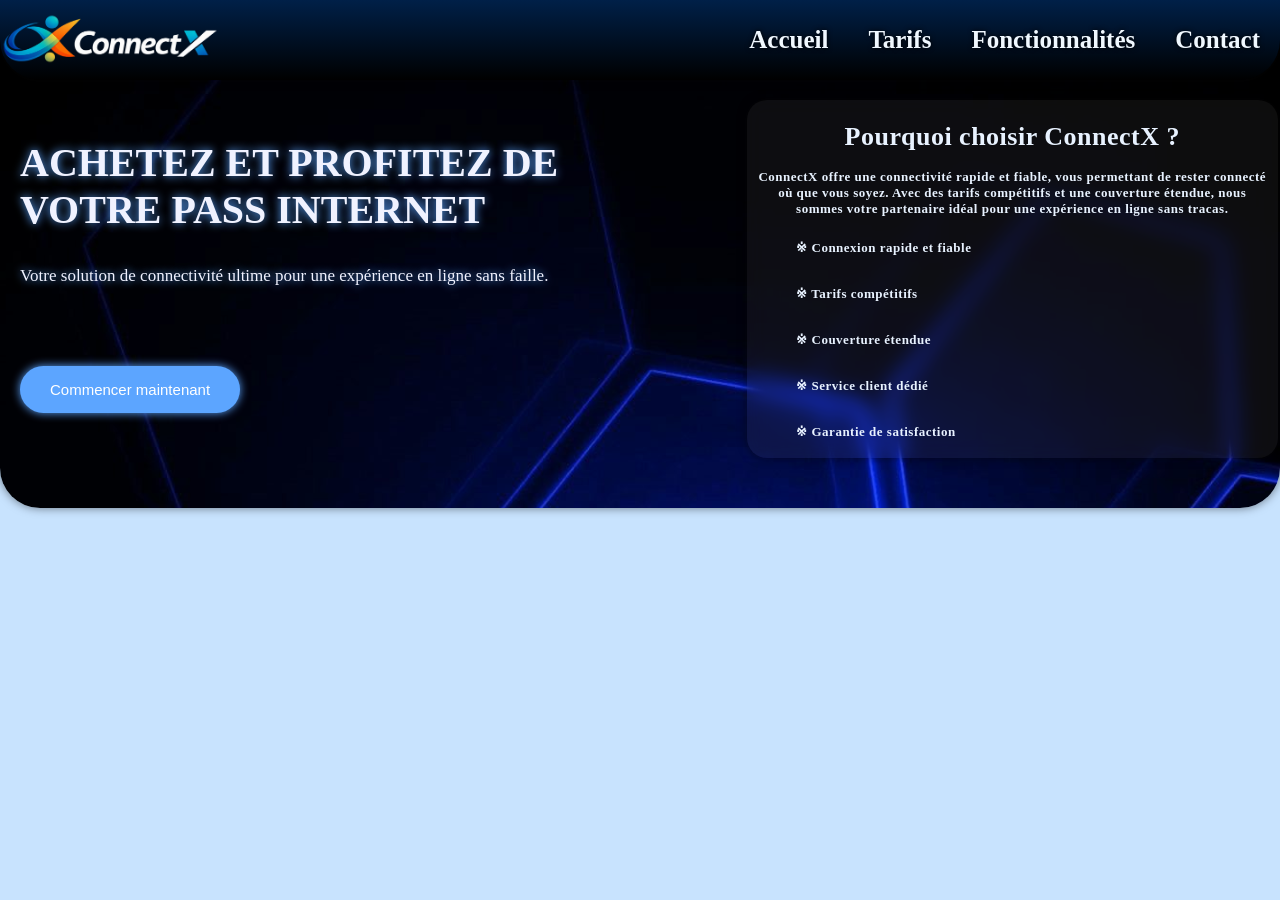
==== index.html @ 56fe2e32 "Premier commit" ====
<!DOCTYPE html>
<html lang="en">
<head>
    <meta charset="UTF-8">
    <meta name="viewport" content="width=device-width, initial-scale=1.0">
    <title>ConnectX</title>
    <link rel="stylesheet" href="style.css">
</head>
<body>

<main>
    <header>
       <a href="#"><img src="medias/BCO.01d85050-c976-497f-abc1-544376dfbb31.png" alt="ConnectX"></a>
        <ul>
            <li><a href="#">Accueil</a></li>
            <li><a href="#">Tarifs</a></li>
            <li><a href="#">Fonctionnalités</a></li>
            <li><a href="#">Contact</a></li> 
        </ul>
    </header>

    <div class="corps">


    <section class="hero">
        <h1>ACHETEZ ET PROFITEZ DE  <br>VOTRE PASS INTERNET</h1> 
        <p>Votre solution de connectivité ultime pour une expérience en ligne sans faille.</p>
            <section class="buttons">
        <a href="#">
            <button>Commencer maintenant</button>
        </a>
    </section>
    </section>


     <fieldset>
        <h1>Pourquoi choisir ConnectX ?</h1>
        <p>ConnectX offre une connectivité rapide et fiable, vous permettant de rester connecté où que vous soyez. Avec des tarifs compétitifs et une couverture étendue, nous sommes votre partenaire idéal pour une expérience en ligne sans tracas.</p>
         <ul>
            <li>※ Connexion rapide et fiable</li>
            <li>※ Tarifs compétitifs</li>
            <li>※ Couverture étendue</li>
            <li>※ Service client dédié</li>
            <li>※ Garantie de satisfaction</li>

            </ul>
     </fieldset>


    </div>

</main>

</body>
</html>
---- style.css ----
body{
    margin: 0;
    overflow-x: hidden;
    background-color: rgb(200, 227, 254);
    color: rgb(240, 242, 255);
}
main{
    background-image: url(medias/0932587bb02e1f07068ccf3668aff51c.jpg);
    background-size: cover;
    height: auto;
    padding-bottom: 50px;
    background-position: center;
    box-shadow: 0px 0px 10px rgb(5, 5, 5, 0.5);
    border-bottom-left-radius:  40px;
    border-bottom-right-radius: 40px;
}
header{
    display:flex;
    justify-content:space-between;
    align-items: center;
    background:linear-gradient(rgb(0, 32, 72),rgb(0, 0, 0)) ;
    border-bottom-left-radius: 40px;
    border-bottom-right-radius: 40px;
    box-shadow: 0px 0px 10px rgb(5, 5, 5, 0.5);
    height: 80px;
    margin-bottom: 20px;
    display: flex;
}
img{
    width: 220px;
    height: auto;
    margin: 0;
}
ul{
    display:flex;
    justify-content: space-between;
    gap: 20px;
    margin: 0;
}
 header ul li{
    list-style: none;
}
header ul li a{
    text-decoration: none;
    font-weight: bold;
    font-size: 25px;
    position: relative;
    color: aliceblue;
    text-shadow: black 0px 0px 5px;
    transition: 0.3s;
    margin-right: 20px;
}
header ul li a:hover {
    text-shadow: 0px 0px 10px #5CA5FF; /* rgba(0, 0, 0, 2); */
    border-radius: 20px;
    color: #5ca5ff;
}
header ul li a::after {
    content: '';
    position: absolute;
    background-color: rgb(255, 255, 255);
    border-radius: 20px;
    width: 0;
    left: 0;
    bottom: -5px;
    height: 4px;
    transition: width 0.5s;
}
header ul li a:hover::after {
    width: 100%;
}
.hero{
    text-align: start;
    margin-left:20px;
    position: relative;
    top: -20px;
}
.hero h1{
    font-size: 40px;
    text-shadow: 0px 0px 10px #5CA5FF;
    animation: slideIn 1s forwards;
}
@keyframes slideIn {
    to {
        opacity: 1;
        transform: translateX(0);
    }
    from {
        opacity: 0;
        transform: translateX(-50px);
    }
}
.hero p{
    font-size: 17px;
    text-shadow: 0px 0px 10px #5CA5FF;
    animation: slideIn 1s forwards;
}
@keyframes slideIn {
    to {
        opacity: 1;
        transform: translateX(0);
    }
    from {
        opacity: 0;
        transform: translateX(-50px);
    }
}
u{
    text-shadow: 0px 0px 10px #5CA5FF;
}
.buttons{
    margin-left: 0px;
    margin-top: 20px;
}
.buttons button{
    background-color: #5CA5FF;
    color: white;
    border: none;
    padding: 15px 30px;
    font-size: 15px;
    border-radius: 30px;
    cursor: pointer;
    box-shadow: 0px 0px 10px #5CA5FF;
    transition: background-color 0.3s, box-shadow 0.3s;
    margin-top: 60px;
    animation: slideIn 1s forwards, slidebounce 2s infinite;
}
@keyframes slidebounce{
    0%, 100% {
        transform: translateX(0);
    }
    50% {
        transform: translateX(10px);
    }
}
.buttons button:hover{
    background-color: #5CA5FF;
    box-shadow: 0px 0px 20px #5CA5FF;
}
.corps{
    display: flex;
    justify-content: space-between;
    align-items: center;
}
.corps fieldset{
    width:40%;
    background-color: rgba(255, 255, 255, 0.05);
    backdrop-filter: blur(10px);
    border:rgb(0, 32, 72);
    border-radius: 20px;
    box-shadow: 0px 0px 10px rgb(5, 5, 5, 0.5);
    font-size: 13px;
    font-weight:bold;
    letter-spacing: 0.5px;
    height:auto;
    color: rgb(232, 242, 255);
    text-align: center;
    opacity:0;
    animation: slideDown 1s forwards;

}

@keyframes slideDown {
    to {
        opacity: 1;
        transform: translateY(0);
    }
    from {
        opacity: 0;
        transform: translateY(-20px);
    }
}
fieldset ul{
    display: flex;
    flex-direction: column;
    gap: 10px;
    list-style: none;
    text-align: center;
}
fieldset ul li{
    margin: 10px 0;
    text-align: start;
}
header{
    opacity:0;
    animation: slideDown 1s forwards;
}

@keyframes slideDown {
    to {
        opacity: 1;
        transform: translateY(0);
    }
    from {
        opacity: 0;
        transform: translateY(-20px);
    }
}
@media (max-width: 835px){
    .corps{
        display: flex;
        flex-direction: column;
    }
    header{
        display:flex;
        justify-content: space-between;
        align-items: center;
    }
    
}
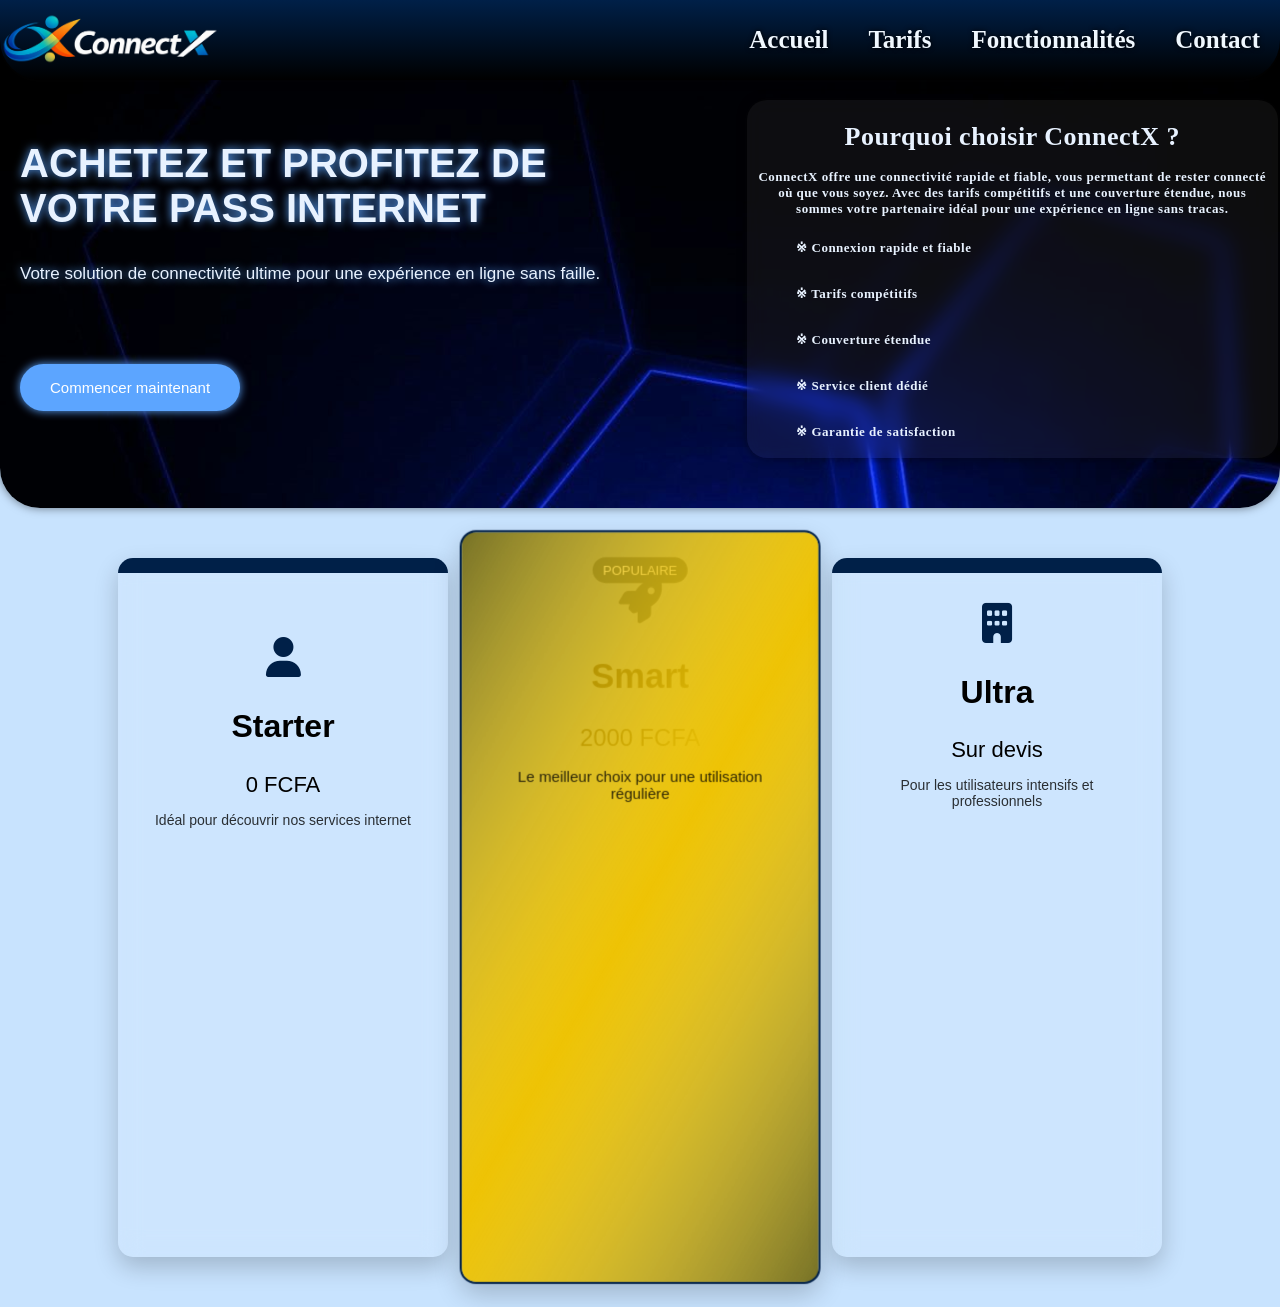
==== commit a4b39a5e: "Cartes de forfaits" ====
--- a/index.html
+++ b/index.html
@@ -5,6 +5,7 @@
     <meta name="viewport" content="width=device-width, initial-scale=1.0">
     <title>ConnectX</title>
     <link rel="stylesheet" href="style.css">
+    <link rel="stylesheet" href="https://cdnjs.cloudflare.com/ajax/libs/font-awesome/6.5.0/css/all.min.css">
 </head>
 <body>
 
@@ -50,6 +51,89 @@
     </div>
 
 </main>
+<section class="forfait">
 
+  <!-- STARTER -->
+  <div class="card">
+    <div class="card-header">
+      <div class="titre">
+        <div class="icone"><i class="fa-solid fa-user"></i></div>
+        <h2>Starter</h2>
+        <p class="prix">0 FCFA</p>
+      </div>
+      <div class="texte">
+        <p>Idéal pour découvrir nos services internet</p>
+      </div>
+    </div>
+
+    <div class="content">
+      <p class="prix">0 FCFA</p>
+      <ul>
+        <li>100 Mo / jour</li>
+        <li>Validité: 24h</li>
+        <li>Vitesse standard</li>
+        <li>Accès WhatsApp</li>
+        <li>Support basique</li>
+      </ul>
+      <a href="#" class="btn">Essayer</a>
+    </div>
+  </div>
+
+  <!-- SMART -->
+  <div class="cardpro">
+    <div class="card-header">
+      <div class="titre">
+        <span class="badge">POPULAIRE</span>
+        <div class="icone"><i class="fa-solid fa-rocket"></i></div>
+        <h2>Smart</h2>
+        <p class="prix">2000 FCFA</p>
+      </div>
+      <div class="texte">
+       <p> Le meilleur choix pour une utilisation régulière</p>
+      </div>
+    </div>
+
+    <div class="content">
+      <p class="prix">2000 FCFA</p>
+      <ul>
+        <li>5 Go de data</li>
+        <li>Validité: 7 jours</li>
+        <li>4G rapide</li>
+        <li>Réseaux sociaux illimités</li>
+        <li>Streaming autorisé</li>
+        <li>Support prioritaire</li>
+      </ul>
+      <a href="#" class="btn">Acheter</a>
+    </div>
+  </div>
+
+  <!-- ULTRA -->
+  <div class="card">
+    <div class="card-header">
+      <div class="titre">
+        <div class="icone"><i class="fa-solid fa-building"></i></div>
+        <h2>Ultra</h2>
+        <p class="prix">Sur devis</p>
+      </div>
+      <div class="texte">
+        <p>Pour les utilisateurs intensifs et professionnels</p>
+      </div>
+    </div>
+
+    <div class="content">
+      <p class="prix">Sur devis</p>
+      <ul>
+        <li>Data illimitée</li>
+        <li>Validité: 30 jours</li>
+        <li>5G max</li>
+        <li>Streaming HD</li>
+        <li>Multi-appareils</li>
+        <li>Support 24/7</li>
+      </ul>
+      <a href="#" class="btn">Contact</a>
+    </div>
+  </div>
+
+</section>
 </body>
 </html>
--- a/style.css
+++ b/style.css
@@ -79,6 +79,7 @@
     font-size: 40px;
     text-shadow: 0px 0px 10px #5CA5FF;
     animation: slideIn 1s forwards;
+    color: rgb(232, 242, 255);
 }
 @keyframes slideIn {
     to {
@@ -94,6 +95,7 @@
     font-size: 17px;
     text-shadow: 0px 0px 10px #5CA5FF;
     animation: slideIn 1s forwards;
+    color: rgb(232, 242, 255);
 }
 @keyframes slideIn {
     to {
@@ -196,15 +198,201 @@
         transform: translateY(-20px);
     }
 }
-@media (max-width: 835px){
-    .corps{
-        display: flex;
-        flex-direction: column;
-    }
-    header{
-        display:flex;
-        justify-content: space-between;
-        align-items: center;
-    }
-    
-}
+
+/*   
+                Fatimata
+
+
+*/
+section{
+  margin: 0;
+  padding: 0;
+  box-sizing: border-box;
+  font-family: 'Segoe UI', sans-serif;
+  color: black;
+}
+
+/* BUTTON */
+.btn {
+  display: inline-block;
+  padding: 12px 25px;
+  background: white;
+  color: #002048;
+  border-radius: 30px;
+  text-decoration: none;
+  font-weight: bold;
+  transition: 0.3s;
+}
+
+.btn:hover {
+  background: #002048;
+  color: white;
+}
+
+/* SECTION */
+.forfait {
+  display: flex;
+  justify-content: center;
+  gap: 25px;
+  flex-wrap: wrap;
+  padding: 50px 20px;
+  perspective: 1000px;
+}
+
+/* CARDS */
+.card, .cardpro {
+  position: relative;
+  background: rgba(255,255,255,0.1);
+  backdrop-filter: blur(12px);
+  border-radius: 15px;
+  padding: 25px;
+  width: 280px;
+  height: auto;
+  text-align: center;
+  box-shadow: 0 10px 25px rgba(0,0,0,0.2);
+  display: flex;
+  flex-direction: column;
+  align-items: center;
+  justify-content: center;
+  overflow: hidden;
+  border-top: 15px solid #002048;
+  transform-style: preserve-3d;
+  transition: 0.4s;
+}
+
+/* HOVER */
+.card:hover, .cardpro:hover {
+  transform: rotateX(8deg) rotateY(-8deg) scale(1.05);
+  box-shadow: 0 30px 60px rgba(0,0,0,0.4);
+}
+
+/* GLOW */
+.card::after, .cardpro::after {
+  content: "";
+  position: absolute;
+  inset: -2px;
+  border-radius: 15px;
+  background: linear-gradient(120deg, #002048, transparent, #002048);
+  opacity: 0;
+  transition: 0.4s;
+  pointer-events: none;
+}
+
+.card:hover::after, .cardpro:hover::after {
+  opacity: 1;
+}
+
+/* HEADER */
+.titre {
+  transition: 0.4s;
+}
+
+.card-header h2 {
+  font-size: 32px;
+}
+
+.texte {
+  margin-top: 10px;
+  font-size: 14px;
+  opacity: 0.8;
+  transition: 0.4s;
+}
+
+/* Hover effet texte */
+.card:hover .texte,
+.cardpro:hover .texte {
+  opacity: 0;
+  transform: translateY(-10px);
+}
+
+/* titre monte légèrement */
+.card:hover .titre,
+.cardpro:hover .titre {
+  transform: translateY(-20px);
+}
+
+/* CONTENT */
+.content {
+  width: 80%;
+  opacity: 0;
+  transform: translateY(400px) scale(0.95);
+  transition: 0.6s;
+  display: flex;
+  flex-direction: column;
+  gap: 10px;
+  font-size: 15px;
+}
+
+.card:hover .content,
+.cardpro:hover .content {
+  opacity: 1;
+  transform: translateY(20px) scale(1);
+}
+
+/* ICON */
+.icone {
+  font-size: 40px;
+  margin-bottom: 10px;
+  color: #002048;
+  transition: 0.4s;
+}
+
+.card:hover .icone,
+.cardpro:hover .icone {
+  transform: translateY(-10px) scale(1.2) rotate(10deg);
+}
+
+/* PRICE */
+.prix {
+  font-size: 22px;
+  margin: 10px 0;
+}
+
+/* LIST */
+.content ul {
+  list-style: none;
+  display: flex;
+  flex-direction: column;
+  text-align: center;
+}
+
+.content ul li{
+  margin: 8px 0;
+  transition: 0.3s;
+}
+
+.card:hover ul li,
+.cardpro:hover ul li {
+  transform: translateX(5px);
+}
+
+/* BADGE */
+.badge {
+  background: #002048;
+  color: white;
+  padding: 5px 10px;
+  border-radius: 20px;
+  font-size: 12px;
+}
+
+/* PRO CARD */
+.cardpro {
+  border: 2px solid #002048;
+  transform: scale(1.08);
+  background: linear-gradient(120deg, #002048, transparent, #002048);
+
+}
+
+.cardpro::before {
+  content: "";
+  position: absolute;
+  width: 200%;
+  height: 200%;
+  background: linear-gradient(120deg, transparent, #eec304, transparent);
+  animation: shine 3s linear infinite;
+}
+
+@keyframes shine {
+  0% { transform: translateX(-100%) rotate(25deg); }
+  100% { transform: translateX(100%) rotate(25deg); }
+}
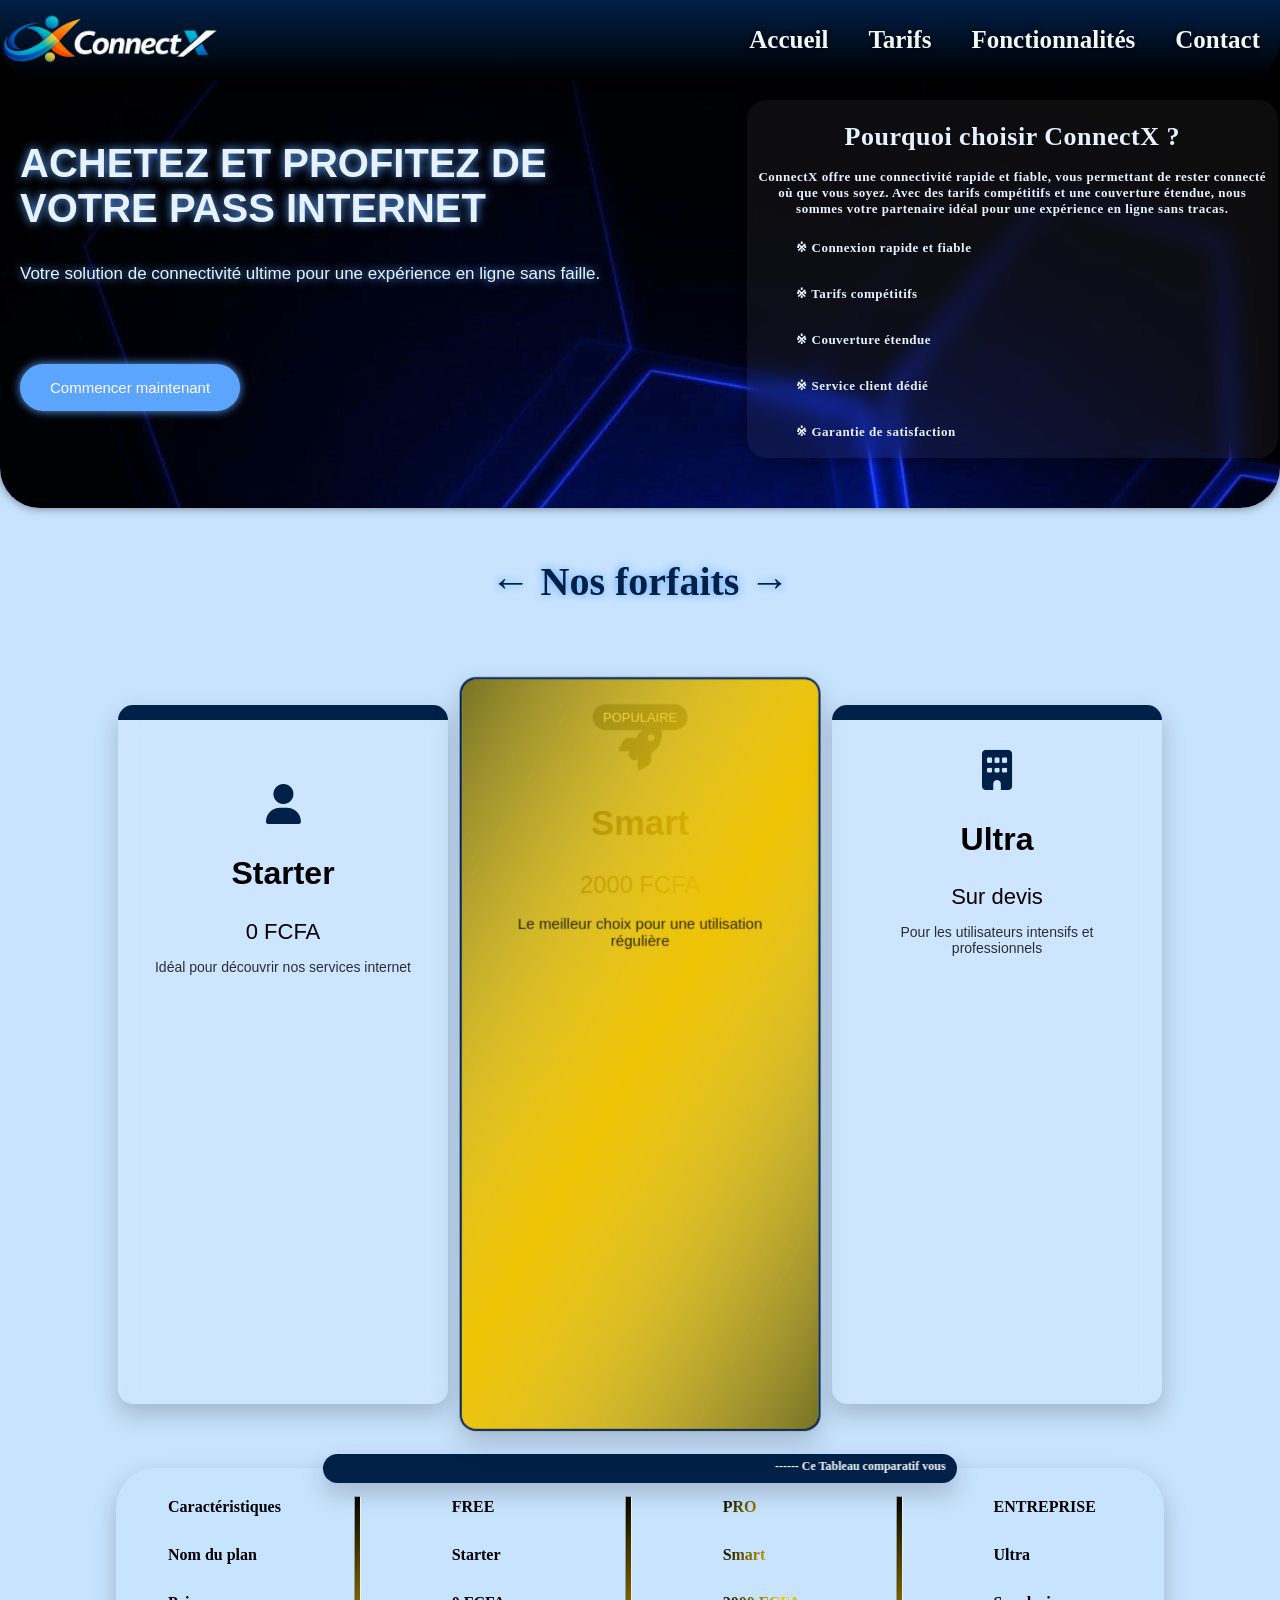
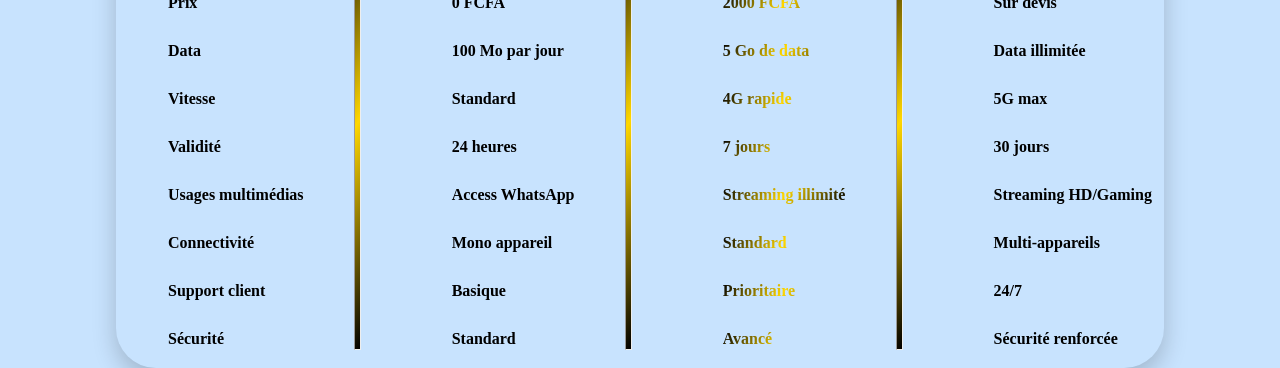
==== commit 22bf7ebe: "Tableau comparatif" ====
--- a/index.html
+++ b/index.html
@@ -51,6 +51,7 @@
     </div>
 
 </main>
+  <h1 class="tit"> ← Nos forfaits →</h1>
 <section class="forfait">
 
   <!-- STARTER -->
@@ -135,5 +136,70 @@
   </div>
 
 </section>
+</h1>
+
+<fieldset class="tableau">
+ <legend> <marquee behavior="scroll" direction="left" scrollamount="10"> ------ Ce Tableau comparatif vous permettra de savoir les différences entre les offres que proposent ConnectX ------</marquee> </legend>
+    <div class="quadri">
+       <ul class="caractéristiques">
+        <li>Caractéristiques</li>
+        <li>Nom du plan</li>
+        <li>Prix</li>
+        <li>Data</li>
+        <li>Vitesse</li>
+        <li>Validité</li>
+        <li>Usages multimédias</li>
+        <li>Connectivité</li>
+        <li>Support client</li>
+        <li>Sécurité</li>
+       </ul>
+    </div>
+    <hr>
+
+    <div class="quadri">
+        <ul class="carac">
+            <li>FREE</li>
+            <li>Starter</li>
+            <li>0 FCFA</li>
+            <li>100 Mo par jour</li>
+            <li>Standard</li>
+            <li>24 heures</li>
+            <li>Access WhatsApp</li>
+            <li>Mono appareil</li>
+            <li>Basique</li>
+            <li>Standard </li>
+        </ul>
+    </div> 
+<hr>
+    <div class="quadri">
+        <ul class="carac">
+            <li class="pro">PRO</li>
+            <li class="pro">Smart</li>
+            <li class="pro">2000 FCFA</li>
+            <li class="pro">5 Go de data</li>
+            <li class="pro">4G rapide</li>
+            <li class="pro">7 jours</li>
+            <li class="pro">Streaming illimité</li>
+            <li class="pro">Standard</li>
+            <li class="pro">Prioritaire</li>
+            <li class="pro">Avancé </li>
+        </ul>
+    </div>
+<hr>
+    <div class="quadri">
+        <ul class="carac">
+            <li>ENTREPRISE</li>
+            <li>Ultra</li>
+            <li>Sur devis</li>
+            <li>Data illimitée</li>
+            <li>5G max</li>
+            <li>30 jours</li>
+            <li>Streaming HD/Gaming</li>
+            <li>Multi-appareils</li>
+            <li>24/7</li>
+            <li>Sécurité renforcée </li>
+        </ul>
+</fieldset>
+    
 </body>
 </html>
--- a/style.css
+++ b/style.css
@@ -395,4 +395,60 @@
 @keyframes shine {
   0% { transform: translateX(-100%) rotate(25deg); }
   100% { transform: translateX(100%) rotate(25deg); }
+}
+
+
+
+
+
+
+/* TABLEAU COMPARATIF */
+
+
+
+
+.tableau{
+  border: none;
+  color: black;
+  font-weight: bold;
+  display: flex;
+  justify-content: space-between;
+  box-shadow: 0 10px 25px rgba(0,0,0,0.2);
+  width: 80%;
+  margin: 0 auto;
+  border-radius: 40px;
+}
+.quadri ul li{
+   font-weight: bolder;
+
+}
+legend{
+  background: #002048;
+  color: white;
+  padding: 5px 10px;
+  border-radius: 20px;
+  font-size: 12px;
+  font-weight: bolder;
+  text-align: center;
+  align-items: center;
+  width: 60%;
+  box-shadow: 0 10px 25px rgba(0,0,0,0.2);
+}
+
+.pro{
+  -webkit-text-fill-color: transparent;
+  background: linear-gradient(120deg, #000000 , gold , #000000 );
+  background-clip: text;
+  font-weight: bolder;
+}
+hr{
+  width: 5px;
+  background: linear-gradient(120deg, #000000 , gold , #000000 );
+}
+.tit{
+  text-align: center;
+  margin: 50px 0;
+  font-size: 40px;
+  color: #002048;
+  text-shadow: 0px 0px 10px #5CA5FF;
 }
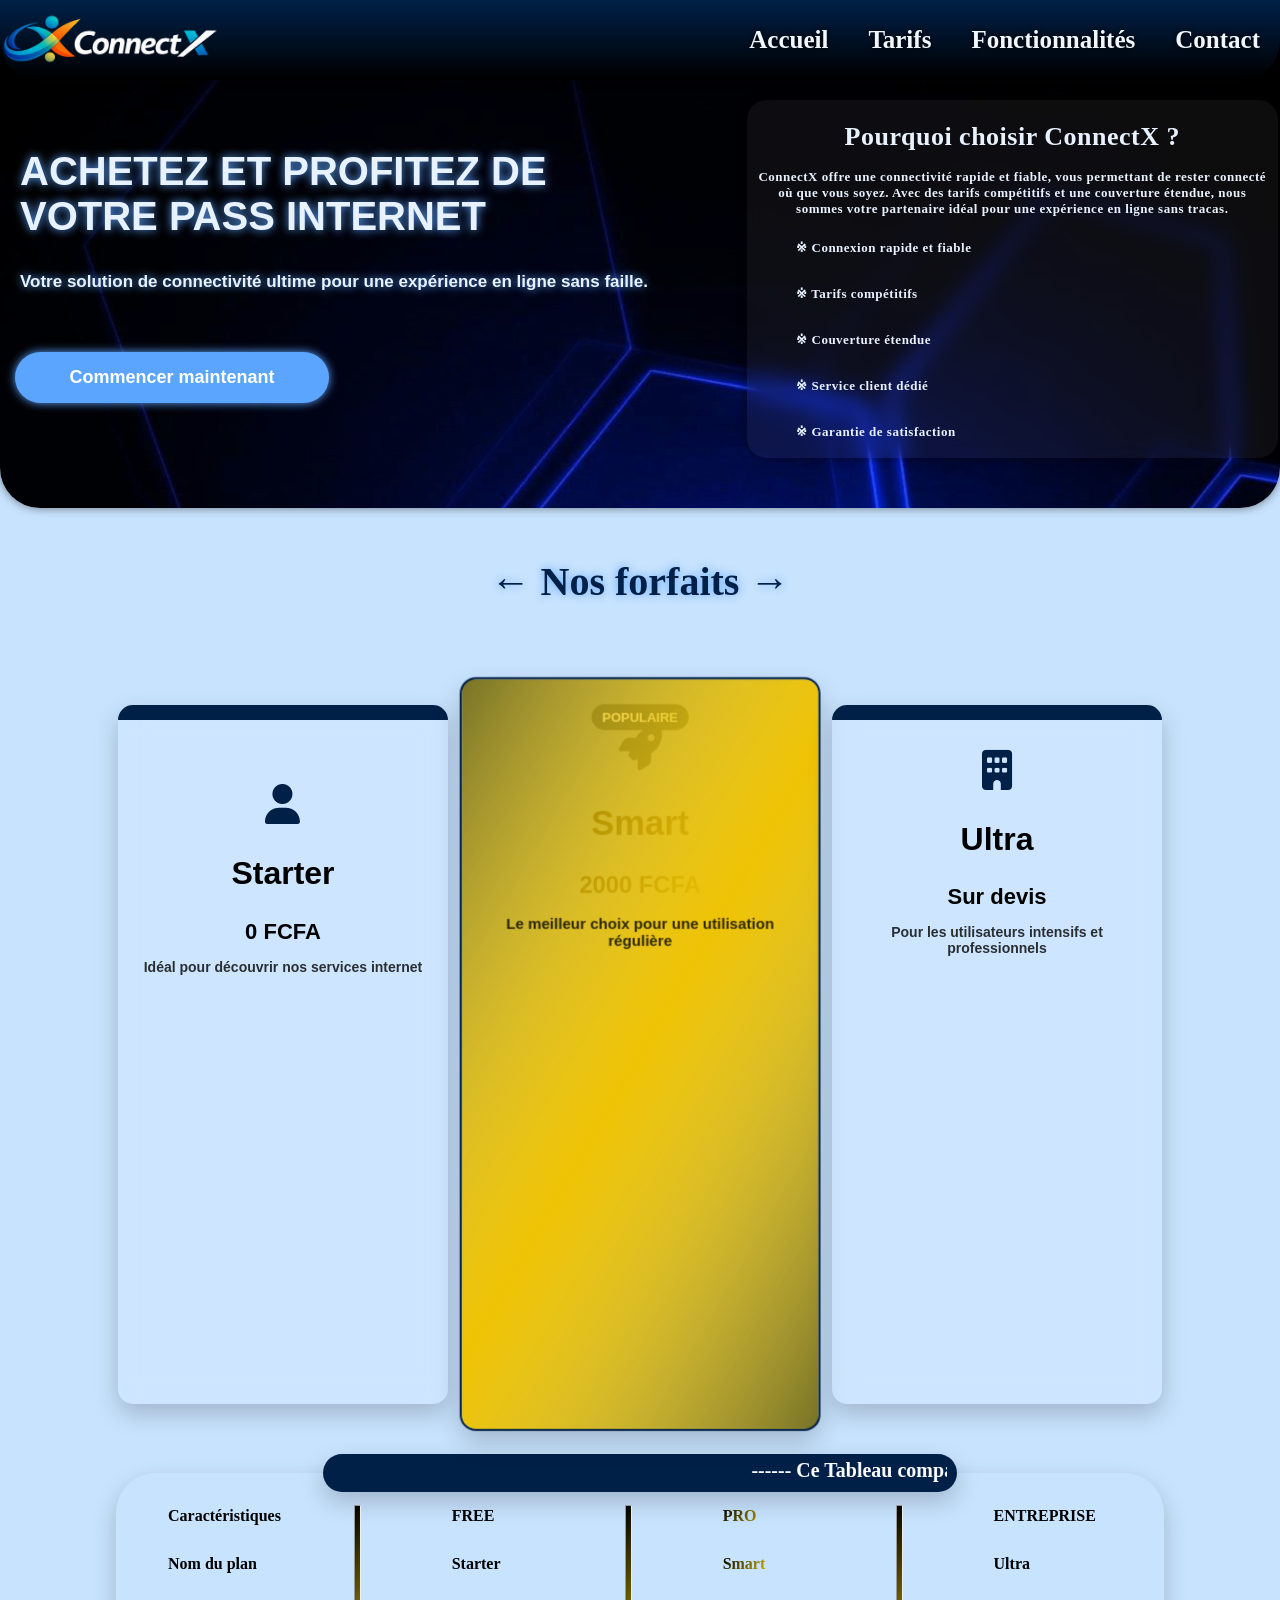
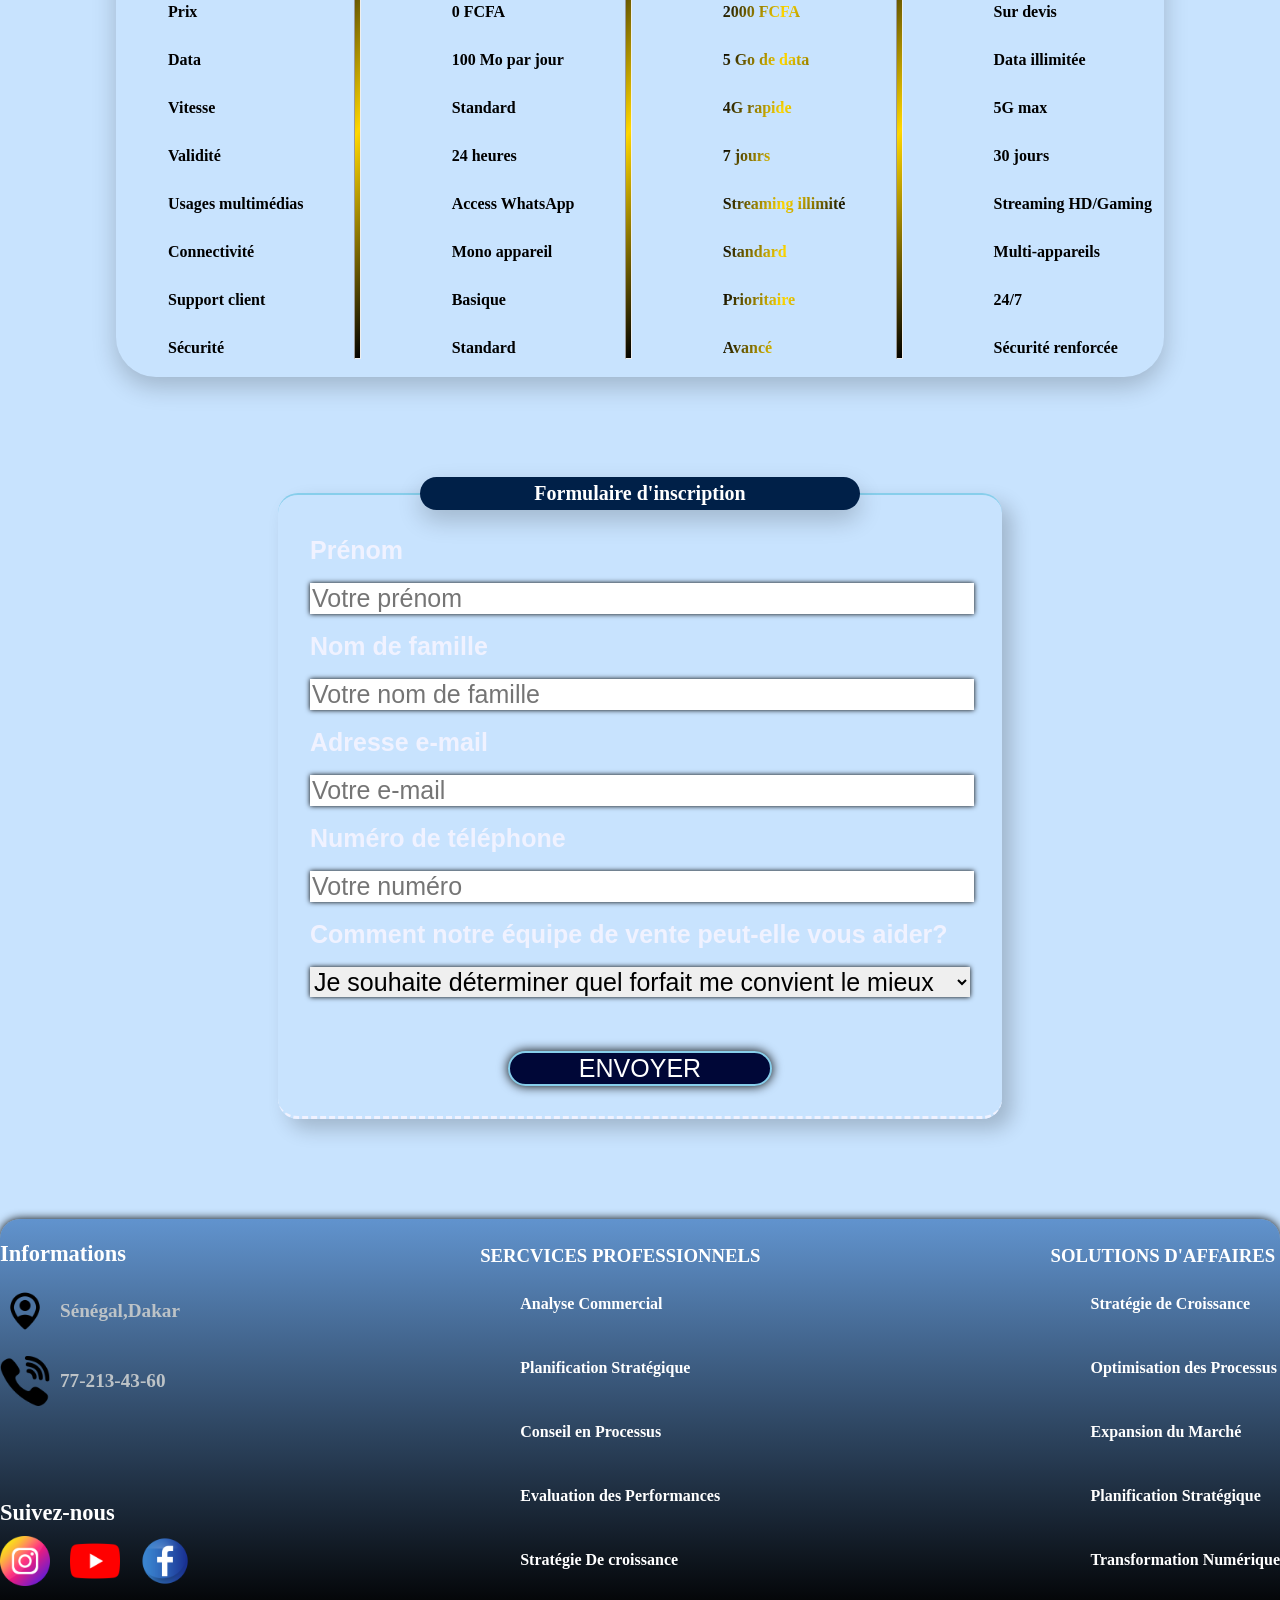
==== commit 7e054a42: "formulaire et footer" ====
--- a/index.html
+++ b/index.html
@@ -11,7 +11,7 @@
 
 <main>
     <header>
-       <a href="#"><img src="medias/BCO.01d85050-c976-497f-abc1-544376dfbb31.png" alt="ConnectX"></a>
+       <a href="#"><img class="ImgBinette" src="medias/BCO.01d85050-c976-497f-abc1-544376dfbb31.png" alt="ConnectX"></a>
         <ul>
             <li><a href="#">Accueil</a></li>
             <li><a href="#">Tarifs</a></li>
@@ -28,7 +28,7 @@
         <p>Votre solution de connectivité ultime pour une expérience en ligne sans faille.</p>
             <section class="buttons">
         <a href="#">
-            <button>Commencer maintenant</button>
+            <button class="binette">Commencer maintenant</button>
         </a>
     </section>
     </section>
@@ -200,6 +200,88 @@
             <li>Sécurité renforcée </li>
         </ul>
 </fieldset>
+
+
+<!---formulaire et footer-->
+ <fieldset class="fieldOumou">
+         <legend>Formulaire d'inscription</legend>
+        <div class="form-container">
+    <form action="">
+       
+        <label for="">Prénom</label><br><br>
+        <input type="text" placeholder="Votre prénom" required>
+        <br><br>
+        <label for="">Nom de famille</label><br><br>
+        <input type="text" placeholder="Votre nom de famille"required>
+        <br><br>
+        <label for="">Adresse e-mail </label><br><br>
+        <input type="email" placeholder="Votre e-mail" required>
+        <br><br>
+        <label for="">Numéro de téléphone</label><br><br>
+        <input type="text" placeholder="Votre numéro" required>
+        <br><br>
+        <label for="">Comment notre équipe de vente peut-elle vous aider?</label><br><br>
+        
+        <select name="" id="">
+            <option value="">Je souhaite déterminer quel forfait me convient le mieux</option>
+            <option value="">Je souhaite acheter des licences ou passer à un forfait supérieur </option>
+            <option value="">J' ai besoin d'un plan de conformité</option>
+        </select>
+        <br><br><br><br>
+        <div class="btnOumou">
+            <button type="reset">ENVOYER</button>
+        </div>
+        
+    </form>
+    </div>
+    </fieldset>
+
+    <!--FOOTER-->
+
+
+
+     <div class="footer1">
+    <footer>
+        <div class="container">
+            <div class="informations">
+                <h3>Informations</h3>
+                <p><img src="medias/localisation (1).png" alt="">Sénégal,Dakar</p>
+                <p><img src="medias/viber.png" alt="">77-213-43-60</p>
+            </div>
+            <div class="informations">
+                <h3>Suivez-nous</h3>
+                <div class="reseaux">
+                    <a href="#"><img src="medias/instagram (4).png" alt=""></a>
+                    <a href="#"><img src="medias/youtube.png" alt=""></i></a>
+                    <a href="#"><img src="medias/facebook (2).png" alt=""></a>
+                </div>
+            </div>
+        </div>
+     
+    </footer>
+    
+            <div class="premier">
+               <h3>SERCVICES PROFESSIONNELS</h3> <br>
+                <ul class="listOumou">
+                <li>Analyse Commercial</li><br><br>
+                <li>Planification Stratégique</li><br><br>
+                <li>Conseil en Processus</li><br><br>
+                <li>Evaluation des Performances</li><br><br>
+                <li>Stratégie De croissance</li><br><br>
+                
+                </ul>
+            </div>
+            <div class="deuxieme">
+                <h3>SOLUTIONS D'AFFAIRES</h3> <br>
+                <ul class="listOumou">
+                    <li>Stratégie de Croissance</li><br><br>
+                    <li>Optimisation des Processus</li><br><br>
+                    <li>Expansion du Marché</li><br><br>
+                    <li>Planification Stratégique</li><br><br>
+                    <li>Transformation Numérique</li><br><br>
+                </ul>
+            </div>
+         </div>
     
 </body>
 </html>
--- a/style.css
+++ b/style.css
@@ -26,7 +26,7 @@
     margin-bottom: 20px;
     display: flex;
 }
-img{
+.ImgBinette{
     width: 220px;
     height: auto;
     margin: 0;
@@ -114,18 +114,26 @@
     margin-left: 0px;
     margin-top: 20px;
 }
-.buttons button{
+.buttons a .binette{
     background-color: #5CA5FF;
     color: white;
     border: none;
     padding: 15px 30px;
     font-size: 15px;
+    text-decoration: none;
     border-radius: 30px;
     cursor: pointer;
     box-shadow: 0px 0px 10px #5CA5FF;
     transition: background-color 0.3s, box-shadow 0.3s;
     margin-top: 60px;
+    margin-left: -5px;
+    width: 50%;
+    font-weight: bolder;
+    font-size: large;
     animation: slideIn 1s forwards, slidebounce 2s infinite;
+}
+.buttons a {
+  text-decoration: none;
 }
 @keyframes slidebounce{
     0%, 100% {
@@ -159,7 +167,7 @@
     text-align: center;
     opacity:0;
     animation: slideDown 1s forwards;
-
+    
 }
 
 @keyframes slideDown {
@@ -417,6 +425,7 @@
   width: 80%;
   margin: 0 auto;
   border-radius: 40px;
+  margin-bottom: 100px;
 }
 .quadri ul li{
    font-weight: bolder;
@@ -451,4 +460,185 @@
   font-size: 40px;
   color: #002048;
   text-shadow: 0px 0px 10px #5CA5FF;
+}
+/*kalsoum*/
+form{
+  /*  background: linear-gradient(to bottom #87CEEB,#FFFFFF);*/background:linear-gradient(rgb(200, 227, 254)) ;
+    margin: 20Px auto;
+    font-family: Arial, Helvetica, sans-serif;
+    margin: 20px;
+     box-shadow: #87CEEB;
+}
+input{
+    border-bottom :2px solid black;
+    outline: none;
+    border: none;
+    box-shadow: 0 0 5px black;
+
+}
+label{
+    margin-top: 20px;
+
+}
+
+input:hover{
+    border-bottom: 2px solid black;
+    
+}
+input :focus{
+    outline: none;/*supprime le contour par défaut*/
+    box-shadow:  0 0 5px #87CEEB;/*ajoute une legere lueur*/
+    transform: scale(1.02);
+}
+.fieldOumou{
+    /* background: linear-gradient(to bottom,#87CEEB,#FFFFFF);*/background:linear-gradient(rgb(200, 227, 254)) ;
+    width: 700px;
+    border-radius: 20px;
+   box-shadow: 10px 10px 20px rgba(0,0,0,0.2);
+   border:2px solid skyblue;
+   transition: transform(0.3s) ease,box-shadow 0.3s ease; 
+   margin: 0 auto;
+   border-bottom: dashed;
+   border-right: none;
+   border-left: none;
+   margin-bottom: 100px;
+}
+legend{
+    text-align: center;
+    font-size: 20px;
+    font-weight: bold;
+}
+body{
+    font-weight: bold;
+}
+label{
+    font-size: 25px;
+}
+input,select{
+    font-size: 25px;
+    width: 100%;
+ border-bottom :2px solid black;
+    outline: none;
+    border: none;
+        box-shadow: 0 0 5px black;
+}
+button{
+font-size: 25px;
+margin: 0;
+text-align: center;
+
+ background-color: rgb(0, 7, 55);
+ border-radius: 25px;
+ width: 40%;
+ color: #FFFFFF;
+ border: 2px solid skyblue;
+ margin-left: 35%;
+ cursor: pointer;
+ transition: all 0.3s;
+ box-shadow: 0  0 11px black;
+ display: flex;
+ justify-content: center;
+}
+button:hover{
+  background-color: rgb(104, 189, 223);
+  box-shadow: 0 0 10px black;
+}
+.form-container{
+    transition: all 0.3s ease-in-out;
+}
+.form-container.form-container:hover{
+    transform: translateY(-10px);/* deplace le formulaire vers le haut */
+}
+.btnOumou button{ 
+    margin: 0 auto;
+    
+}
+
+
+/*FOOTER*/
+
+
+
+
+
+
+footer{
+   /* background-color:white;*/
+    color: #FFFFFF;
+    font-family: serif;
+    /*background:linear-gradient(rgba(1, 83, 184, 0.519),rgb(0, 0, 0)) ;*/
+}
+.container{
+    display: grid;
+    grid-template-columns: repeat(auto-fit,mimax(200px,1fr));/*chaque colonne dois faire au moins 200px de large*/
+    gap: 40px;
+
+}
+.informations{
+    font-size: 1.2rem;
+    margin-bottom: 20px;
+    color: /*#00d1b2*/ white;
+}
+.informations p,.informations a{
+    color:#bdc3c7;
+    text-decoration: none;
+    margin-bottom: 12px;
+    display: flex;
+    align-items: center;
+    gap: 10px;
+    transition: 0.3s;
+}
+.informations  a:hover{
+    color: #FFFFFF ;
+
+}
+.reseaux{
+    display: flex;
+    gap: 20px;
+    margin-top: 10px;
+}
+.reseaux a {
+   font-size: 1.5rem;
+}
+.bottom{
+    text-align: center;
+    margin-top: 40px;
+    padding-top: 20px;
+    border-top: 1px solid #333;
+    font-size: 0.9rem;
+    color: /*#7f8c8d*/ white;
+    background:linear-gradient(rgb(1, 73, 161, 0.519),rgb(0, 0, 0)) ;
+
+
+}
+img{
+    height: 50px;
+    width: 50px;
+}
+.footer1{
+    justify-content: space-between;
+    display: flex;
+    align-items: center;
+    border-top-left-radius: 20px;
+    border-top-right-radius: 20px;
+    box-shadow: 0 0 10px black; 
+}
+.listOumou{
+    list-style: none;
+    display: flex;
+    flex-direction: column;
+    gap: 5px;
+}
+.footer1{
+    background:linear-gradient(rgb(1, 73, 161, 0.519),rgb(0, 0, 0)) ;
+}
+.premier{
+    color: #FFFFFF;
+}
+.deuxieme{
+    color: #FFFFFF;
+}
+
+h3{
+  margin-bottom: 10px;
 }
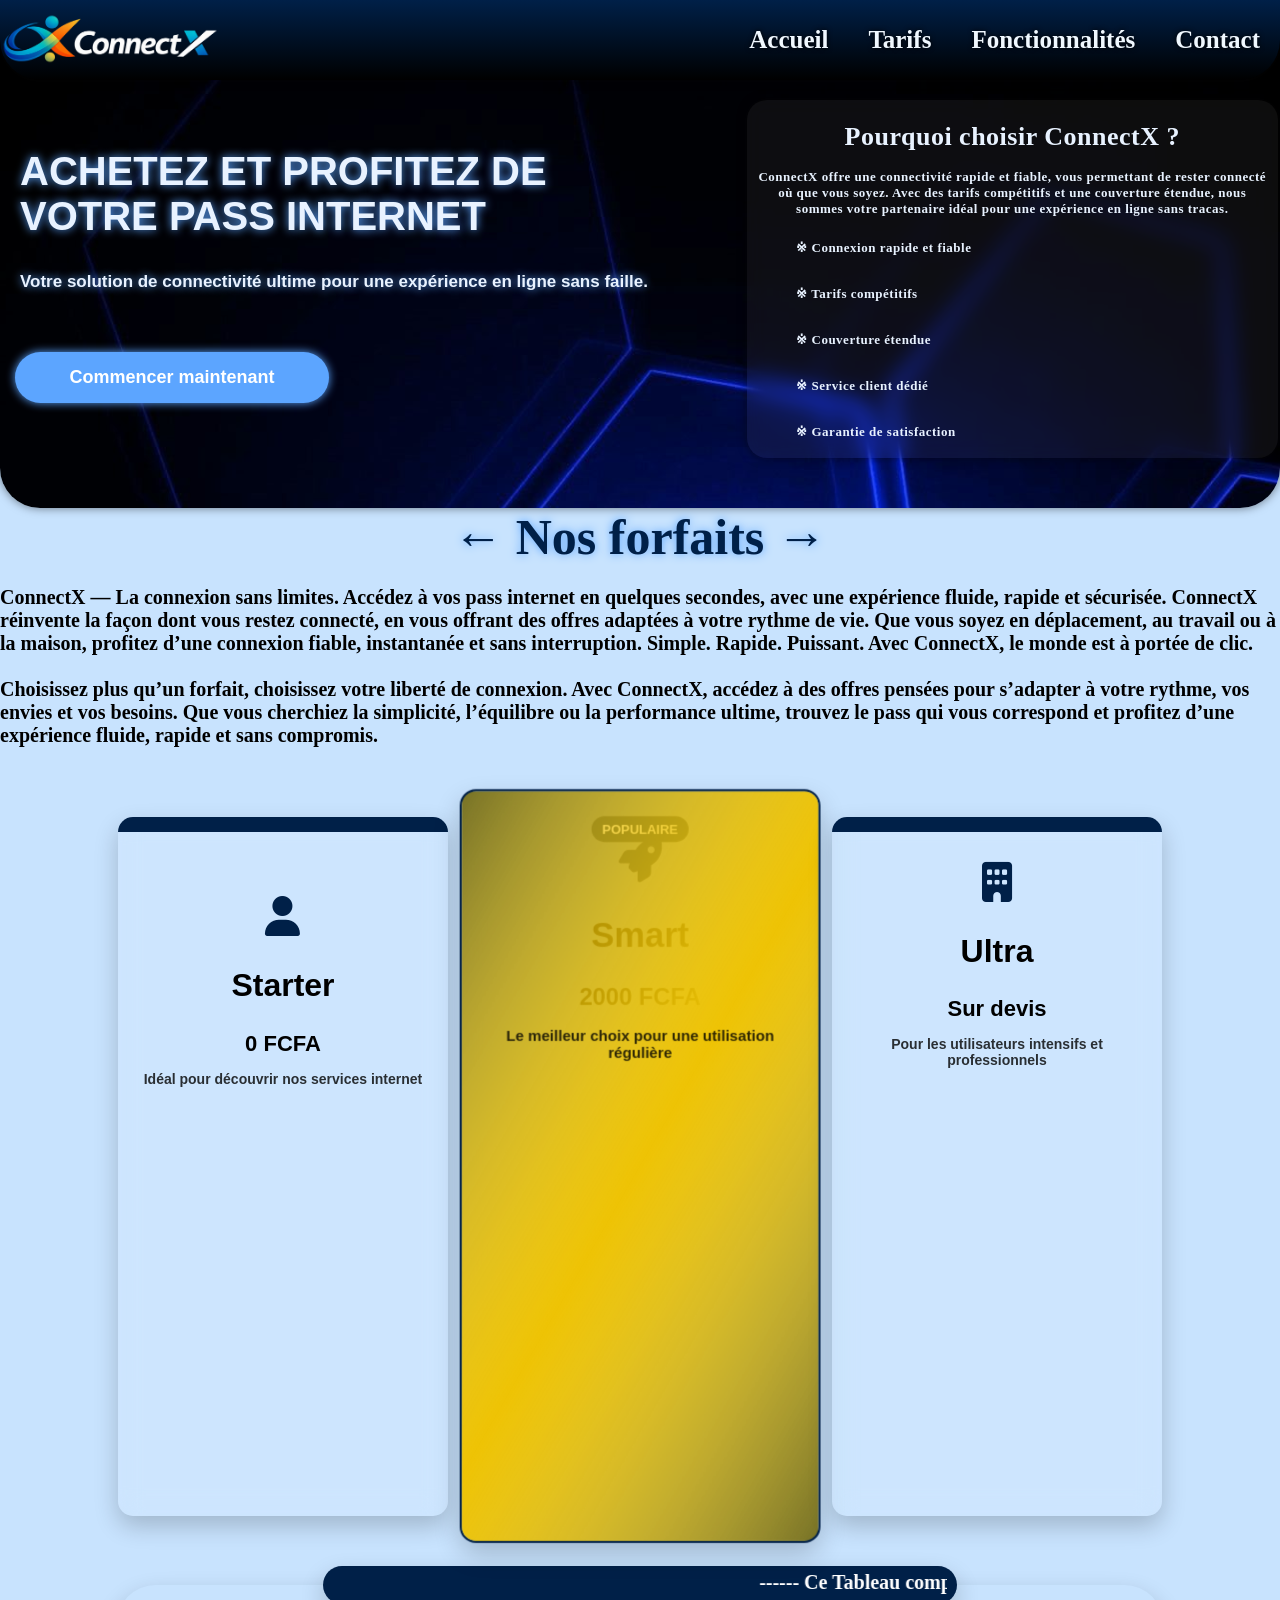
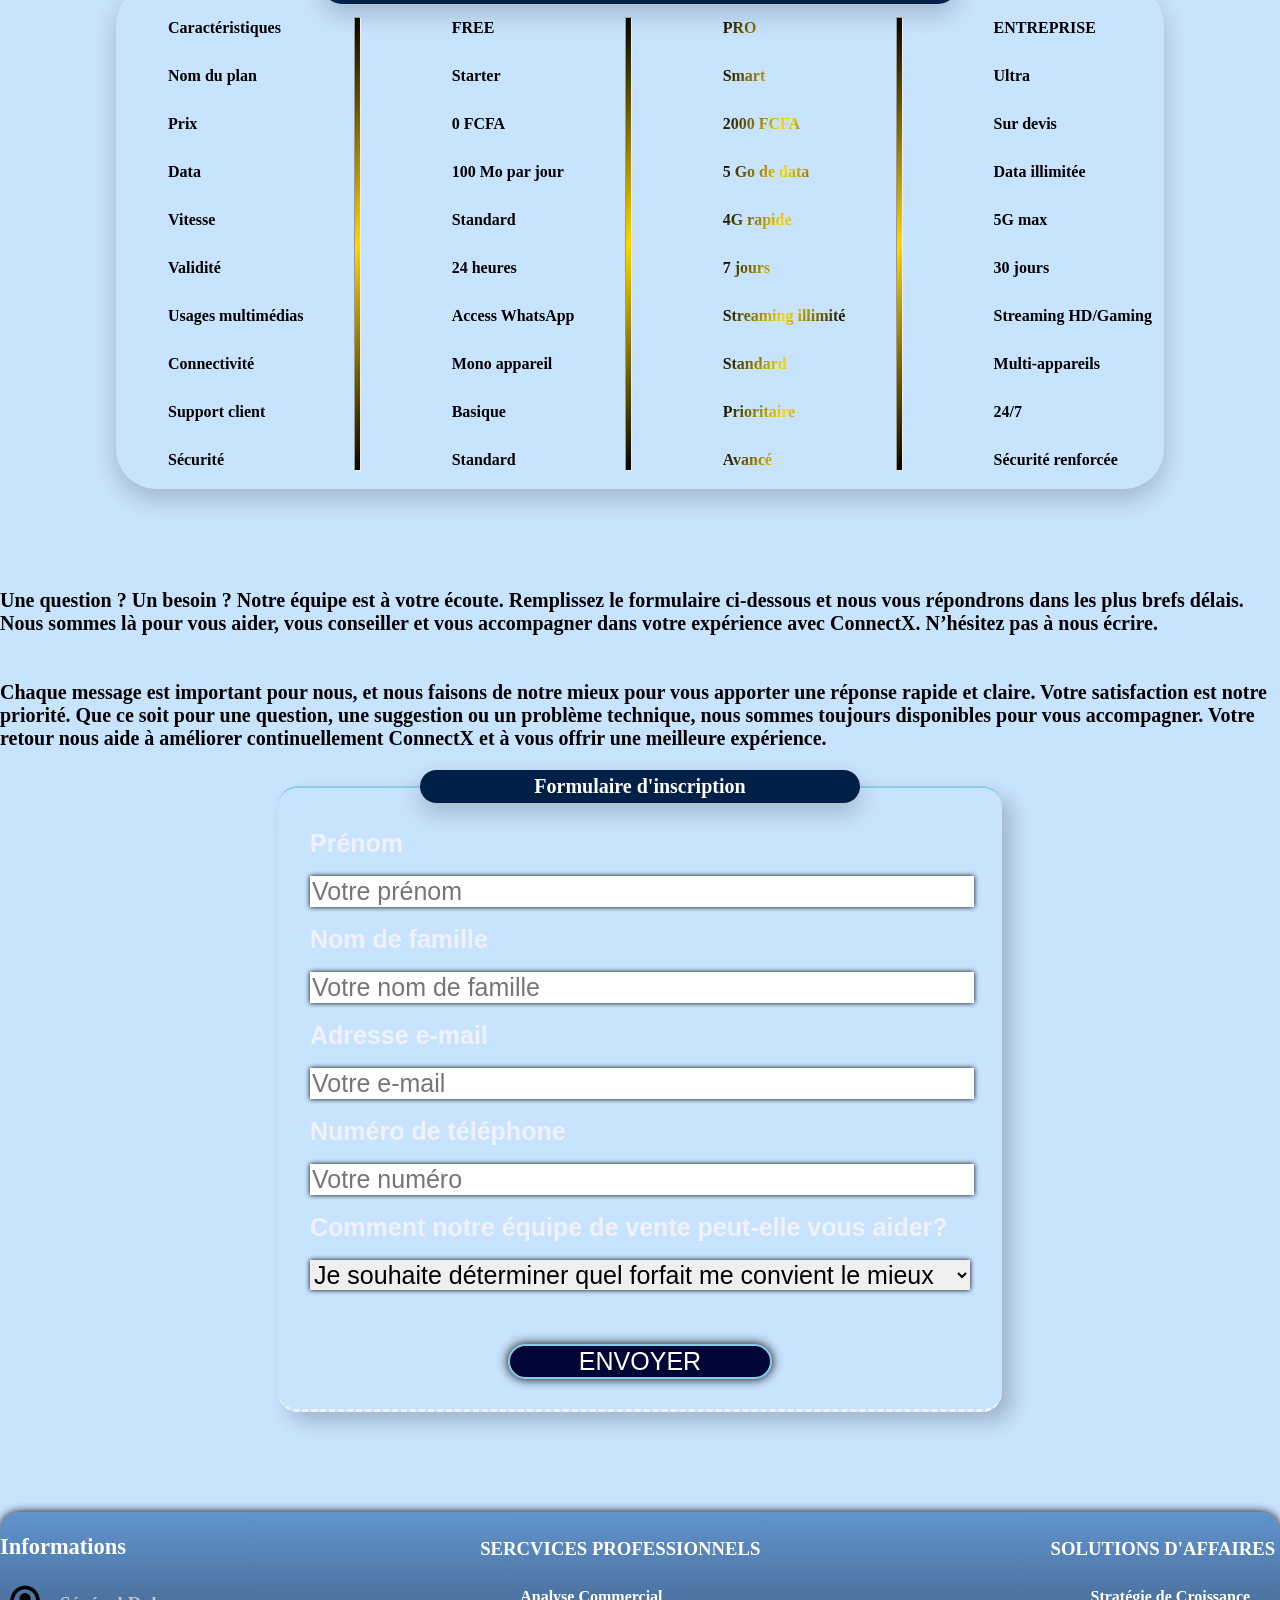
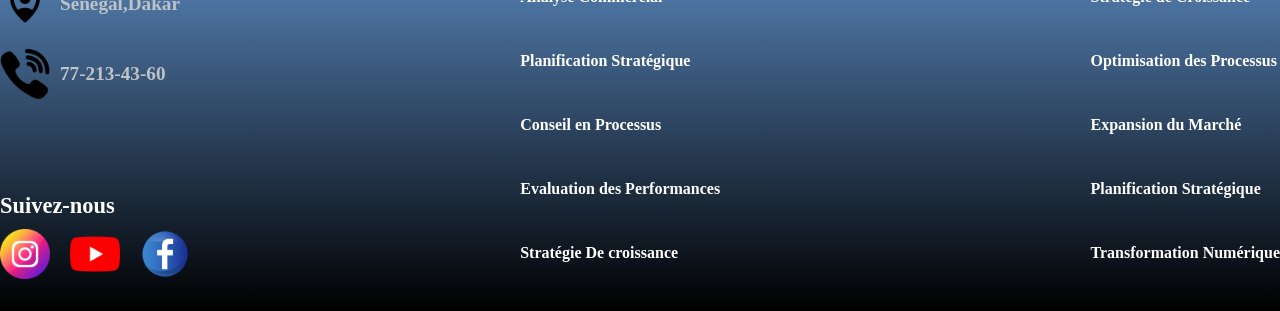
==== commit cc094301: "dernier push" ====
--- a/index.html
+++ b/index.html
@@ -52,6 +52,21 @@
 
 </main>
   <h1 class="tit"> ← Nos forfaits →</h1>
+  <p class="ajout">
+ConnectX — La connexion sans limites.
+Accédez à vos pass internet en quelques secondes, avec une expérience fluide, rapide et sécurisée. ConnectX réinvente 
+la façon dont vous restez connecté, en vous offrant des offres adaptées à votre rythme de vie.
+Que vous soyez en déplacement, au travail ou à la maison, profitez d’une connexion fiable, instantanée et sans interruption.
+Simple. Rapide. Puissant.
+Avec ConnectX, le monde est à portée de clic.
+    
+     <br> <br>Choisissez plus qu’un forfait, choisissez votre liberté de connexion.
+Avec ConnectX, accédez à des offres pensées pour s’adapter à votre rythme, 
+vos envies et vos besoins. Que vous cherchiez la simplicité, 
+l’équilibre ou la performance ultime, 
+trouvez le pass qui vous correspond et profitez d’une expérience fluide, 
+rapide et sans compromis.
+  </p>
 <section class="forfait">
 
   <!-- STARTER -->
@@ -200,7 +215,14 @@
             <li>Sécurité renforcée </li>
         </ul>
 </fieldset>
-
+      <p class="ajout">
+        Une question ? Un besoin ?
+Notre équipe est à votre écoute. Remplissez le formulaire ci-dessous et nous vous répondrons dans les plus brefs délais.
+Nous sommes là pour vous aider, vous conseiller et vous accompagner dans votre expérience avec ConnectX. N’hésitez pas à nous écrire. <br> <br><br>
+Chaque message est important pour nous, et nous faisons de notre mieux pour vous apporter une réponse rapide et claire. Votre satisfaction est notre priorité.
+Que ce soit pour une question, une suggestion ou un problème technique, nous sommes toujours disponibles pour vous accompagner. 
+Votre retour nous aide à améliorer continuellement ConnectX et à vous offrir une meilleure expérience.
+      </p>
 
 <!---formulaire et footer-->
  <fieldset class="fieldOumou">
--- a/style.css
+++ b/style.css
@@ -641,4 +641,16 @@
 
 h3{
   margin-bottom: 10px;
+}
+.ajout{
+  font-size: 20px;
+  color: black;
+  font-weight: bolder;
+
+}
+.tit{
+  margin: 0;
+  font-weight: bolder;
+  font-size: larger;
+  font-size: 50px;
 }
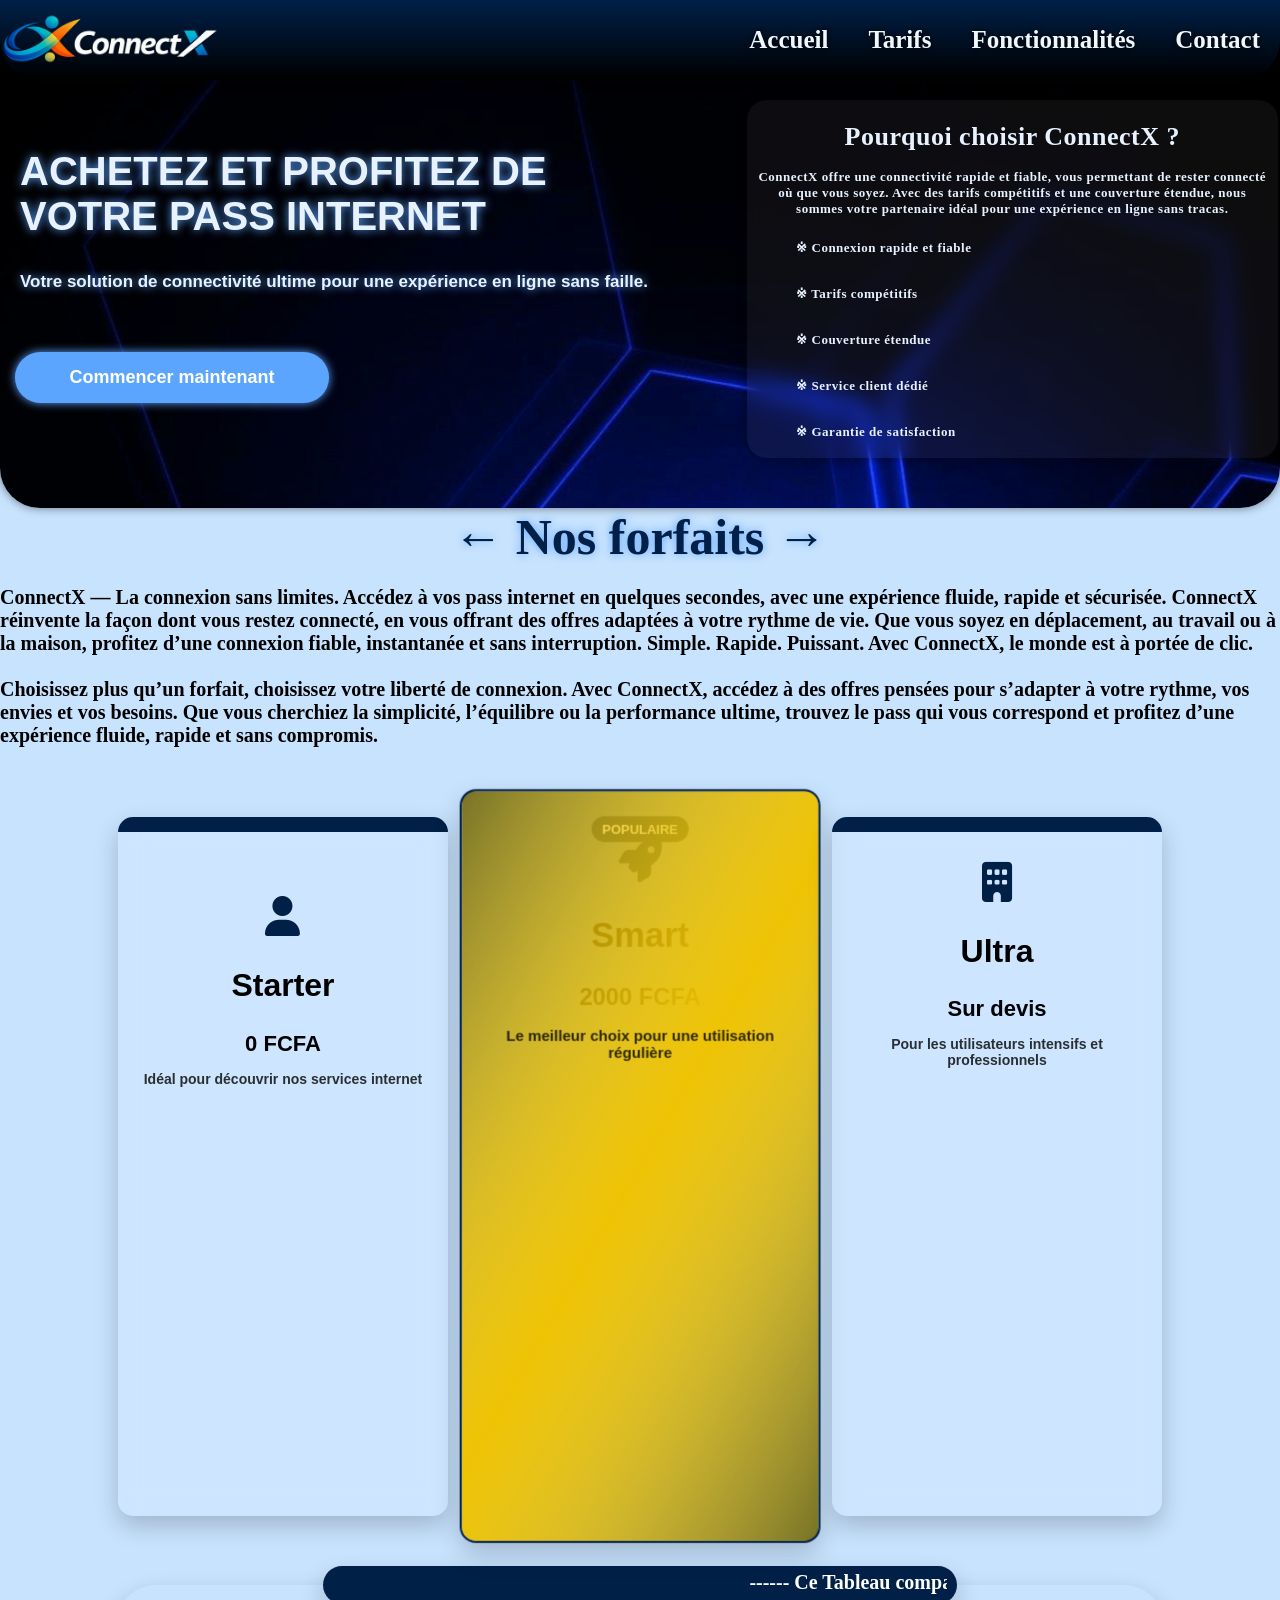
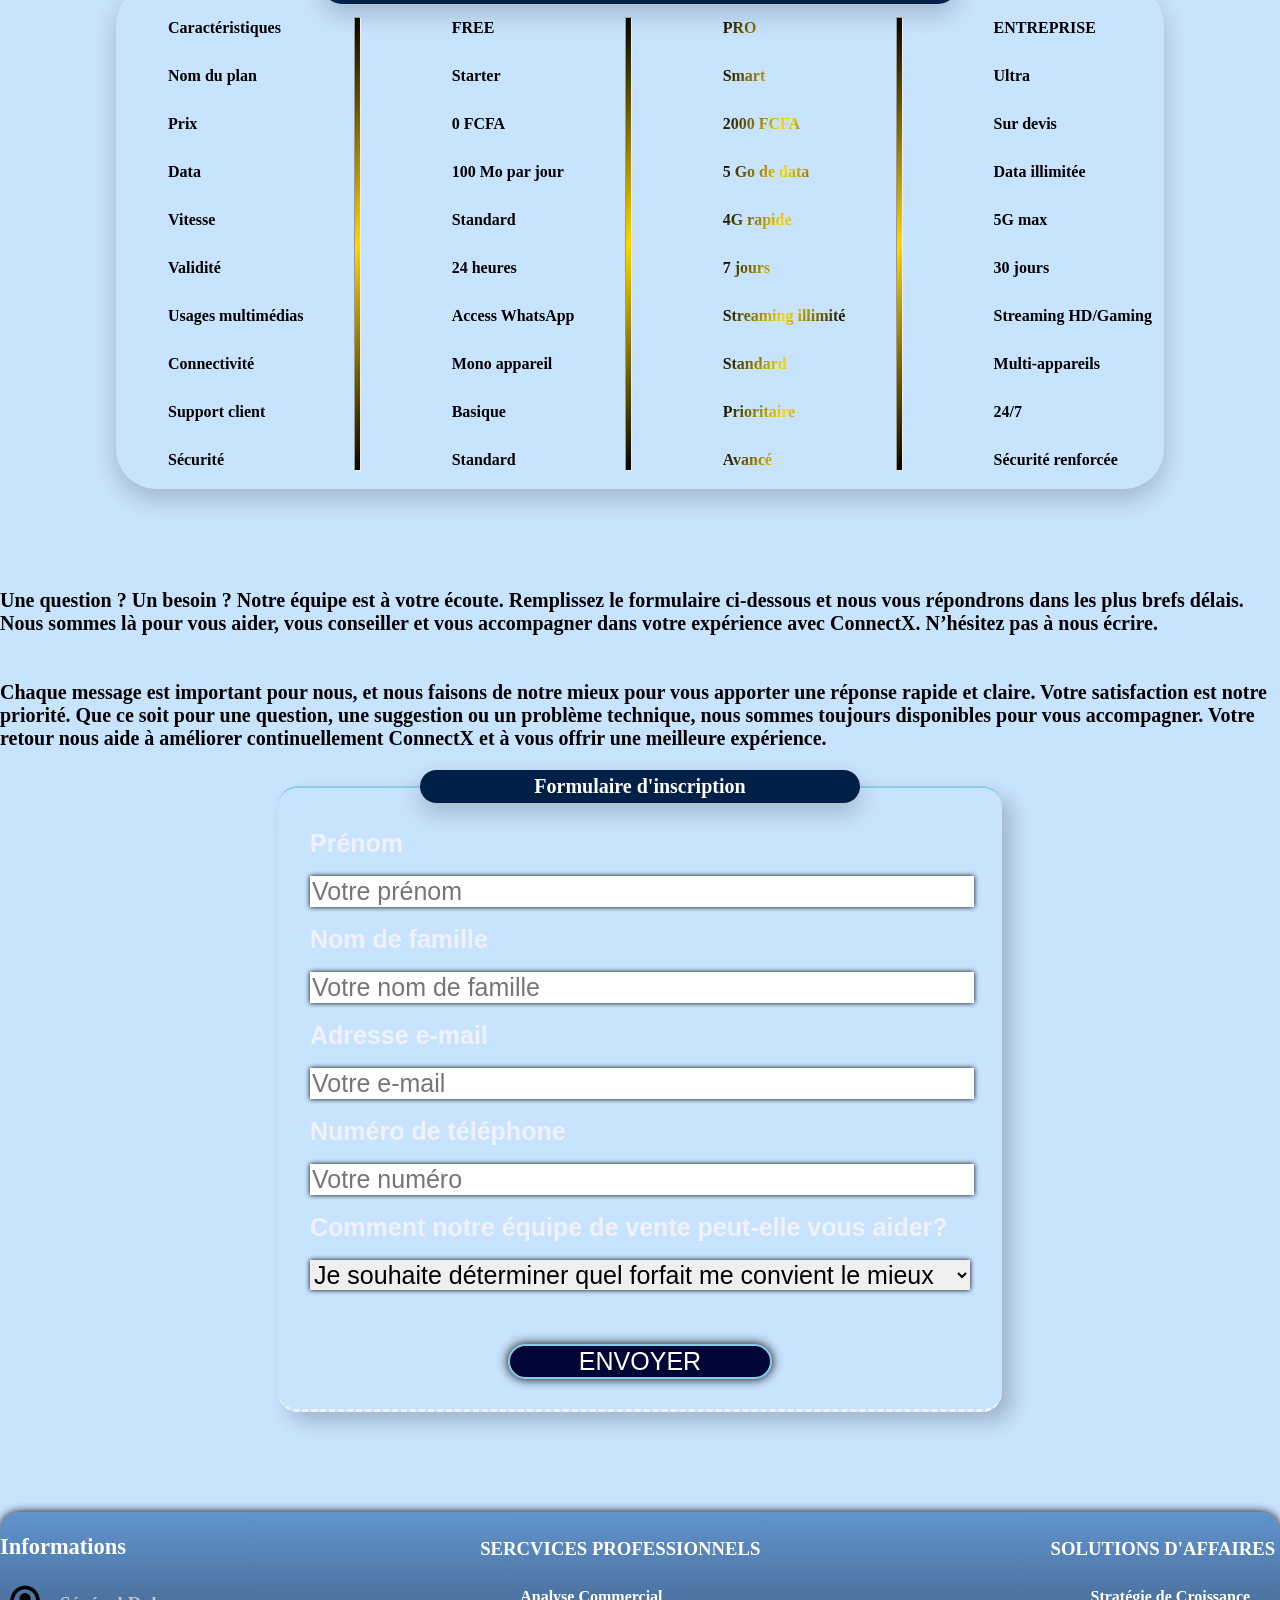
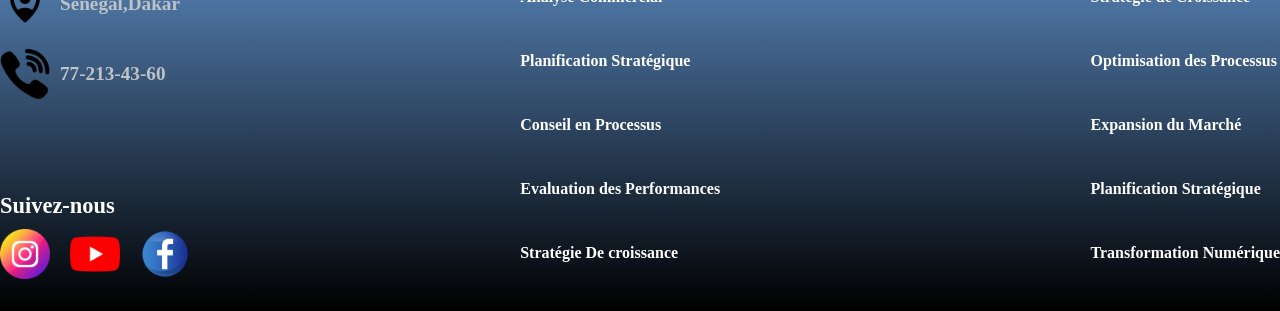
==== commit cca3c2ee: "dernier commit" ====
--- a/index.html
+++ b/index.html
@@ -14,9 +14,9 @@
        <a href="#"><img class="ImgBinette" src="medias/BCO.01d85050-c976-497f-abc1-544376dfbb31.png" alt="ConnectX"></a>
         <ul>
             <li><a href="#">Accueil</a></li>
-            <li><a href="#">Tarifs</a></li>
-            <li><a href="#">Fonctionnalités</a></li>
-            <li><a href="#">Contact</a></li> 
+            <li><a href="#Tarifs">Tarifs</a></li>
+            <li><a href="#Fonctionnalités">Fonctionnalités</a></li>
+            <li><a href="#Contact">Contact</a></li> 
         </ul>
     </header>
 
@@ -67,7 +67,7 @@
 trouvez le pass qui vous correspond et profitez d’une expérience fluide, 
 rapide et sans compromis.
   </p>
-<section class="forfait">
+<section class="forfait" id="Tarifs">
 
   <!-- STARTER -->
   <div class="card">
@@ -153,7 +153,7 @@
 </section>
 </h1>
 
-<fieldset class="tableau">
+<fieldset class="tableau" id="Fonctionnalités">
  <legend> <marquee behavior="scroll" direction="left" scrollamount="10"> ------ Ce Tableau comparatif vous permettra de savoir les différences entre les offres que proposent ConnectX ------</marquee> </legend>
     <div class="quadri">
        <ul class="caractéristiques">
@@ -225,7 +225,7 @@
       </p>
 
 <!---formulaire et footer-->
- <fieldset class="fieldOumou">
+ <fieldset class="fieldOumou" id="Contact">
          <legend>Formulaire d'inscription</legend>
         <div class="form-container">
     <form action="">
--- a/style.css
+++ b/style.css
@@ -653,4 +653,7 @@
   font-weight: bolder;
   font-size: larger;
   font-size: 50px;
+}
+html{
+  scroll-behavior: smooth;
 }
